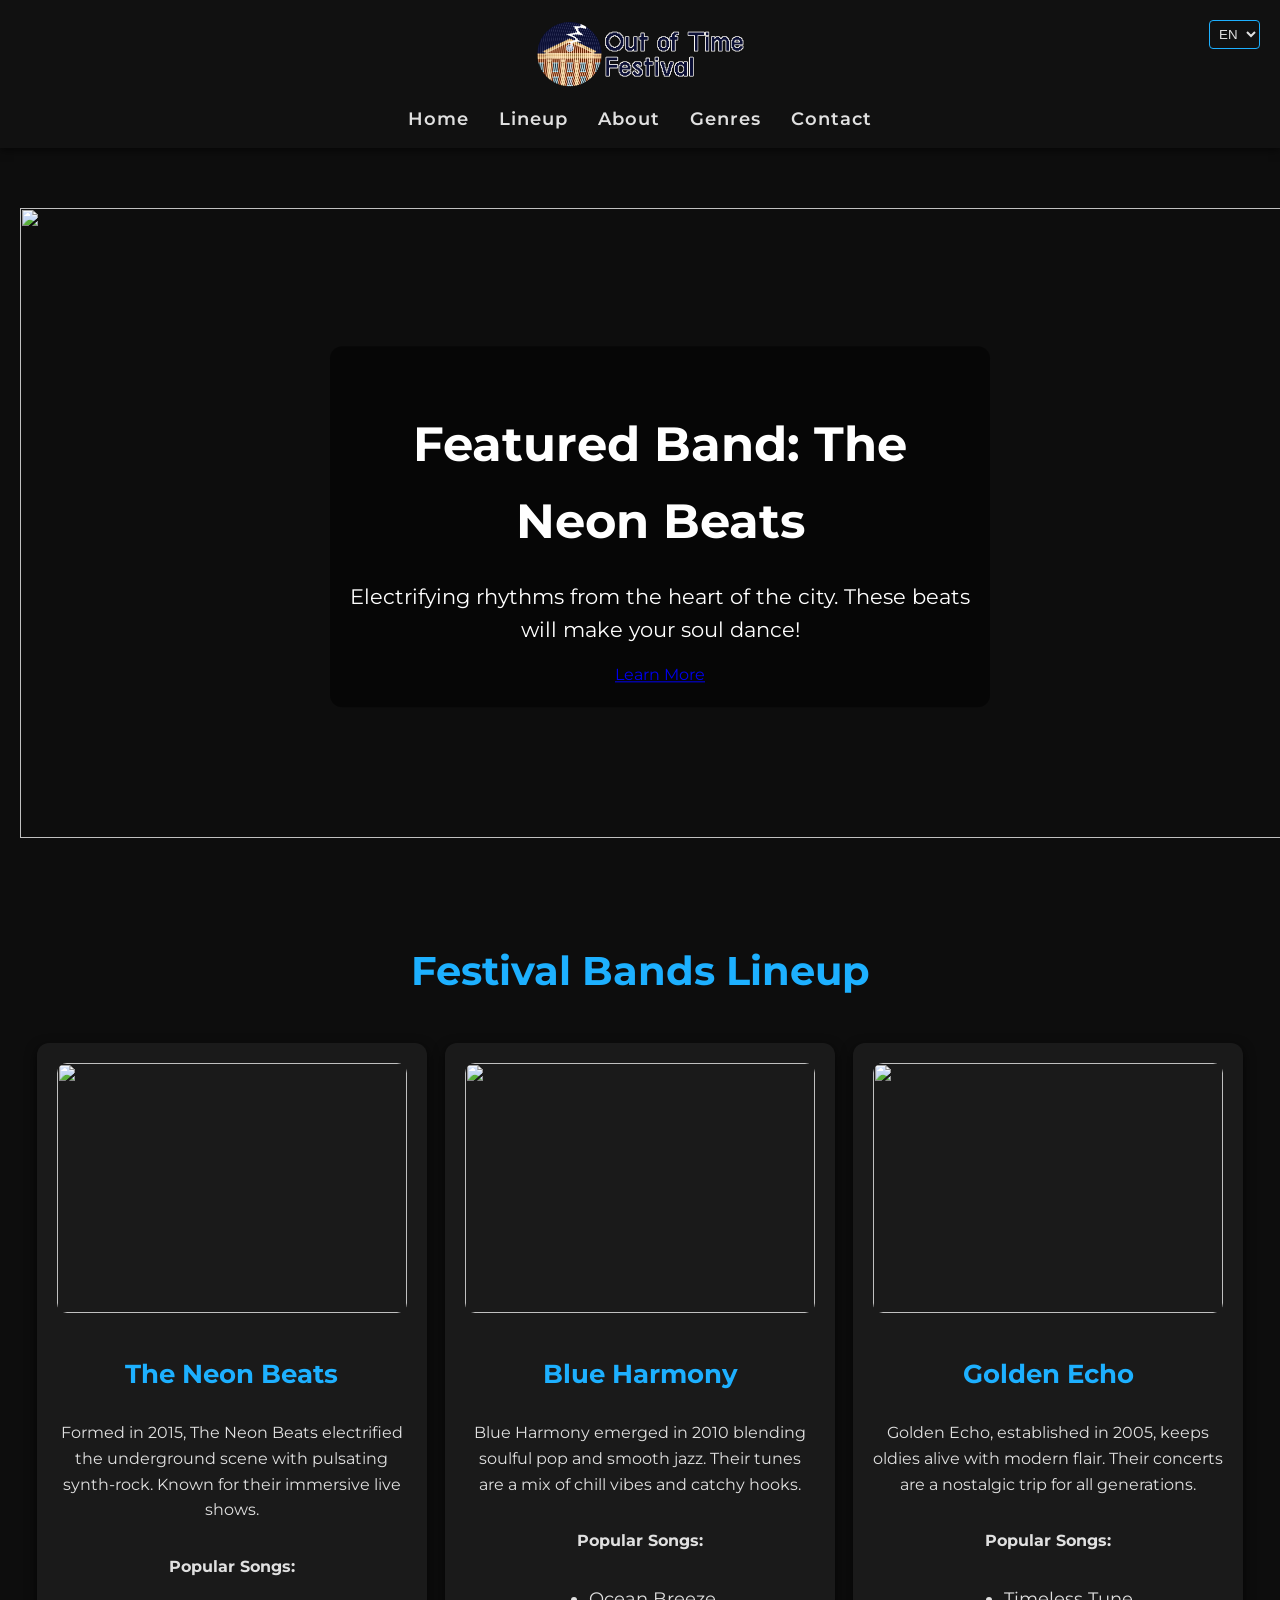
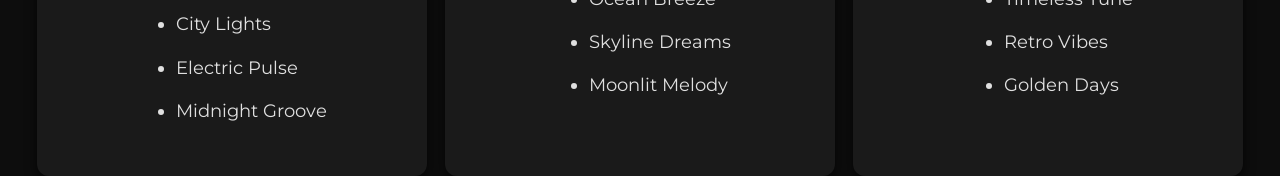
==== index.html @ 7fca982b "fix?" ====
<!DOCTYPE html>
<html lang="en">
<head>
  <meta charset="UTF-8">
  <meta name="viewport" content="width=device-width, initial-scale=1.0">
  <title data-i18n="home.title">GrooveFest Music Festival</title>
  <link rel="stylesheet" href="style.css">
</head>
<body>

  <!-- NAVBAR -->
  <header class="navbar">
    <div class="logo">
      <img src="assets/images/logo.png" alt="GrooveFest Logo">
    </div>
    <nav>
      <ul>
        <li><a href="index.html" data-i18n="nav.home">Home</a></li>
        <li><a href="bands.html" data-i18n="nav.lineup">Lineup</a></li>
        <li><a href="about.html" data-i18n="nav.about">About</a></li>
        <li><a href="genres.html" data-i18n="nav.genres">Genres</a></li>
        <li><a href="contact.html" data-i18n="nav.contact">Contact</a></li>
      </ul>
    </nav>
    <select id="langSwitcher">
      <option value="en">EN</option>
      <option value="es">ES</option>
    </select>
  </header>

  <!-- HERO -->
  <section class="hero">
    <div class="image-tooltip-container">
      <img id="hero-img" src="" alt="" data-i18n-img="hero.img">
      <span class="tooltip-text" data-i18n="hero.tooltip"></span>
    </div>
    <div class="hero-text">
      <h1 data-i18n="hero.title">Featured Band: The Neon Beats</h1>
      <p data-i18n="hero.desc">Electrifying rhythms from the heart of the city. These beats will make your soul dance!</p>
      <a href="bands.html#neon-beats" class="cta-btn" data-i18n="hero.cta">Learn More</a>
    </div>
  </section>

  <!-- FEATURED BANDS -->
  <section class="featured container">
    <h2 data-i18n="bands.featuredTitle">Festival Bands Lineup</h2>
    <div class="product-grid">

      <div class="product-card" id="neon-beats">
        <img src="" alt="" data-i18n-img="band1.img">
        <h3 data-i18n="band1.name">The Neon Beats</h3>
        <p data-i18n="band1.desc">Formed in 2015, The Neon Beats electrified the underground scene with pulsating synth-rock. Known for their immersive live shows.</p>
        <p><strong data-i18n="bands.popularSongs">Popular Songs:</strong></p>
        <ul>
          <li data-i18n="band1.song1">City Lights</li>
          <li data-i18n="band1.song2">Electric Pulse</li>
          <li data-i18n="band1.song3">Midnight Groove</li>
        </ul>
      </div>

      <div class="product-card" id="blue-harmony">
        <img src="" alt="" data-i18n-img="band2.img">
        <h3 data-i18n="band2.name">Blue Harmony</h3>
        <p data-i18n="band2.desc">Blue Harmony emerged in 2010 blending soulful pop and smooth jazz. Their tunes are a mix of chill vibes and catchy hooks.</p>
        <p><strong data-i18n="bands.popularSongs">Popular Songs:</strong></p>
        <ul>
          <li data-i18n="band2.song1">Ocean Breeze</li>
          <li data-i18n="band2.song2">Skyline Dreams</li>
          <li data-i18n="band2.song3">Moonlit Melody</li>
        </ul>
      </div>

      <div class="product-card" id="golden-echo">
        <img src="" alt="" data-i18n-img="band3.img">
        <h3 data-i18n="band3.name">Golden Echo</h3>
        <p data-i18n="band3.desc">Golden Echo, established in 2005, keeps oldies alive with modern flair. Their concerts are a nostalgic trip for all generations.</p>
        <p><strong data-i18n="bands.popularSongs">Popular Songs:</strong></p>
        <ul>
          <li data-i18n="band3.song1">Timeless Tune</li>
          <li data-i18n="band3.song2">Retro Vibes</li>
          <li data-i18n="band3.song3">Golden Days</li>
        </ul>
      </div>

    </div>
  </section>

  <script src="app.js"></script>
</body>
</html>
---- style.css ----
/* ================== Google Fonts ================== */
@import url('https://fonts.googleapis.com/css2?family=Montserrat:wght@400;600;700&display=swap');

/* ================== GLOBAL STYLES ================== */
body {
  font-family: 'Montserrat', sans-serif;
  margin: 0;
  background-color: #0d0d0d;
  color: #e0e0e0;
  line-height: 1.6;
}

.container {
  max-width: 1200px;
  margin: 0 auto;
  padding: 0 20px;
}

/* ================== NAVBAR ================== */
.navbar {
  background-color: #111;
  box-shadow: 0 2px 8px rgba(0, 0, 0, 0.6);
  padding: 15px 0;
  text-align: center;
  position: relative;
  z-index: 10;
}

.logo img {
  display: block;
  margin: 0 auto;
  max-height: 80px;
}

.navbar nav ul {
  display: flex;
  justify-content: center;
  gap: 30px;
  list-style: none;
  padding: 0;
  margin: 10px 0 0;
}

.navbar a {
  text-decoration: none;
  color: #e0e0e0;
  font-weight: 600;
  font-size: 1.1rem;
  letter-spacing: 1px;
  transition: color 0.2s ease;
}

.navbar a:hover,
.navbar a.active {
  color: #1db0ff;
}

#langSwitcher {
  position: absolute;
  right: 20px;
  top: 20px;
  padding: 5px;
  background-color: #111;
  color: #e0e0e0;
  border: 1px solid #1db0ff;
  border-radius: 4px;
}

/* ================== HERO ================== */
.hero,
.about-hero {
  position: relative;
  width: 100%;
  overflow: hidden;
}

.hero .image-tooltip-container,
.about-hero {
  position: relative;
}

.hero img,
.about-hero img {
  width: 100%;
  height: 70vh;
  object-fit: cover;
}

.hero-text,
.about-hero-text {
  position: absolute;
  top: 50%;
  left: 50%;
  transform: translate(-50%, -50%);
  text-align: center;
  max-width: 900px;
  padding: 20px;
  background-color: rgba(0, 0, 0, 0.5);
  border-radius: 12px;
}

.hero-text h1,
.about-hero-text h1 {
  font-family: 'Montserrat', sans-serif;
  font-weight: 700;
  font-size: 3rem;
  color: #ffffff;
  margin-bottom: 15px;
}

.hero-text p,
.about-hero-text p {
  font-family: 'Montserrat', sans-serif;
  font-weight: 400;
  font-size: 1.3rem;
  color: #ffffff;
}

/* ================== SECTIONS ================== */
section {
  padding: 60px 20px;
  text-align: center;
}

section h2 {
  font-family: 'Montserrat', sans-serif;
  font-weight: 700;
  font-size: 2.5rem;
  color: #1db0ff;
  margin-bottom: 30px;
}

section p, section li {
  font-family: 'Montserrat', sans-serif;
  font-weight: 400;
  font-size: 1.1rem;
  color: #e0e0e0;
  margin-bottom: 15px;
}

ul {
  list-style-type: disc;
  padding-left: 40px;
  text-align: left;
}

/* ================== PRODUCT / BAND CARDS ================== */
.product-grid {
  display: grid;
  grid-template-columns: repeat(auto-fit, minmax(300px, 1fr));
  gap: 25px;
  justify-items: center;
  margin-top: 40px;
}

.product-card {
  background-color: #1a1a1a;
  padding: 20px;
  border-radius: 12px;
  box-shadow: 0 4px 12px rgba(0,0,0,0.7);
  width: 100%;
  max-width: 350px;
  display: flex;
  flex-direction: column;
  align-items: center;
}

.product-card img {
  width: 100%;
  height: 250px;
  object-fit: cover;
  border-radius: 10px;
  margin-bottom: 15px;
}

.product-card h3 {
  font-family: 'Montserrat', sans-serif;
  font-weight: 700;
  font-size: 1.6rem;
  color: #1db0ff;
  margin-bottom: 10px;
  text-align: center;
}

.product-card p {
  font-family: 'Montserrat', sans-serif;
  font-weight: 400;
  font-size: 1rem;
  color: #e0e0e0;
  text-align: center;
}

/* ================== NEWSLETTER ================== */
.newsletter {
  background-color: #111;
  padding: 50px 20px;
  border-top: 2px solid #1db0ff;
  border-bottom: 2px solid #1db0ff;
}

.newsletter input[type="email"] {
  padding: 12px;
  width: 250px;
  border-radius: 6px;
  border: 1px solid #1db0ff;
  margin-right: 10px;
  outline: none;
  font-size: 1rem;
}

.newsletter button {
  padding: 12px 25px;
  border-radius: 6px;
  border: none;
  background-color: #1db0ff;
  color: #0d0d0d;
  font-weight: bold;
  cursor: pointer;
  font-size: 1rem;
}

.newsletter button:hover {
  background-color: #0a86cc;
}

/* ================== TOOLTIP ================== */
.tooltip-text {
  visibility: hidden;
  max-width: 220px;
  background-color: rgba(0, 0, 0, 0.8);
  color: #ffffff;
  text-align: center;
  padding: 6px 10px;
  border-radius: 5px;
  position: absolute;
  bottom: 10px;
  left: 50%;
  transform: translateX(-50%);
  font-size: 0.85rem;
  opacity: 0;
  transition: opacity 0.3s ease;
}

.image-tooltip-container:hover .tooltip-text {
  visibility: visible;
  opacity: 1;
}

/* ================== CONTACT ================== */
.contact-layout {
  display: flex;
  flex-wrap: wrap;
  justify-content: center;
  gap: 40px;
  margin-top: 40px;
}

.contact-form,
.contact-details {
  background-color: #1a1a1a;
  padding: 25px;
  border-radius: 12px;
  box-shadow: 0 4px 12px rgba(0,0,0,0.7);
}

.contact-form input,
.contact-form textarea {
  width: 100%;
  padding: 12px 15px;
  border-radius: 6px;
  border: 1px solid #1db0ff;
  margin-bottom: 15px;
  background-color: #0d0d0d;
  color: #e0e0e0;
  font-family: 'Montserrat', sans-serif;
}

.btn-primary {
  background-color: #1db0ff;
  color: #0d0d0d;
  font-weight: bold;
  border-radius: 6px;
  border: none;
  padding: 12px 25px;
  cursor: pointer;
  transition: background-color 0.3s ease;
}

.btn-primary:hover {
  background-color: #0a86cc;
}

.contact-details {
  min-width: 250px;
  max-width: 300px;
  text-align: left;
}

.contact-details h3 {
  font-family: 'Montserrat', sans-serif;
  font-weight: 700;
  color: #1db0ff;
  margin-bottom: 10px;
}

.contact-details p {
  font-family: 'Montserrat', sans-serif;
  font-weight: 400;
  color: #e0e0e0;
  margin-bottom: 10px;
}

.contact-details .social-links {
  display: flex;
  gap: 15px;
  margin-top: 10px;
}

.contact-details .social-links img {
  width: 32px;
  height: 32px;
  transition: transform 0.3s ease;
}

.contact-details .social-links img:hover {
  transform: scale(1.2);
}

/* ================== LOOKBOOK / GENRES ================== */
.lookbook .product-card img {
  width: 100%;
  height: auto;
  object-fit: cover;
  border-radius: 10px;
}

/* ================== RESPONSIVE ================== */
@media (max-width: 768px) {
  .hero img,
  .about-hero img {
    height: 50vh;
  }

  .hero-text h1,
  .about-hero-text h1 {
    font-size: 2rem;
  }

  .navbar nav ul {
    flex-direction: column;
    gap: 15px;
  }

  .newsletter input[type="email"] {
    width: 70%;
    margin-bottom: 10px;
  }

  .contact-layout {
    flex-direction: column;
    align-items: center;
  }

  .contact-details {
    width: 100%;
    max-width: 400px;
  }
}
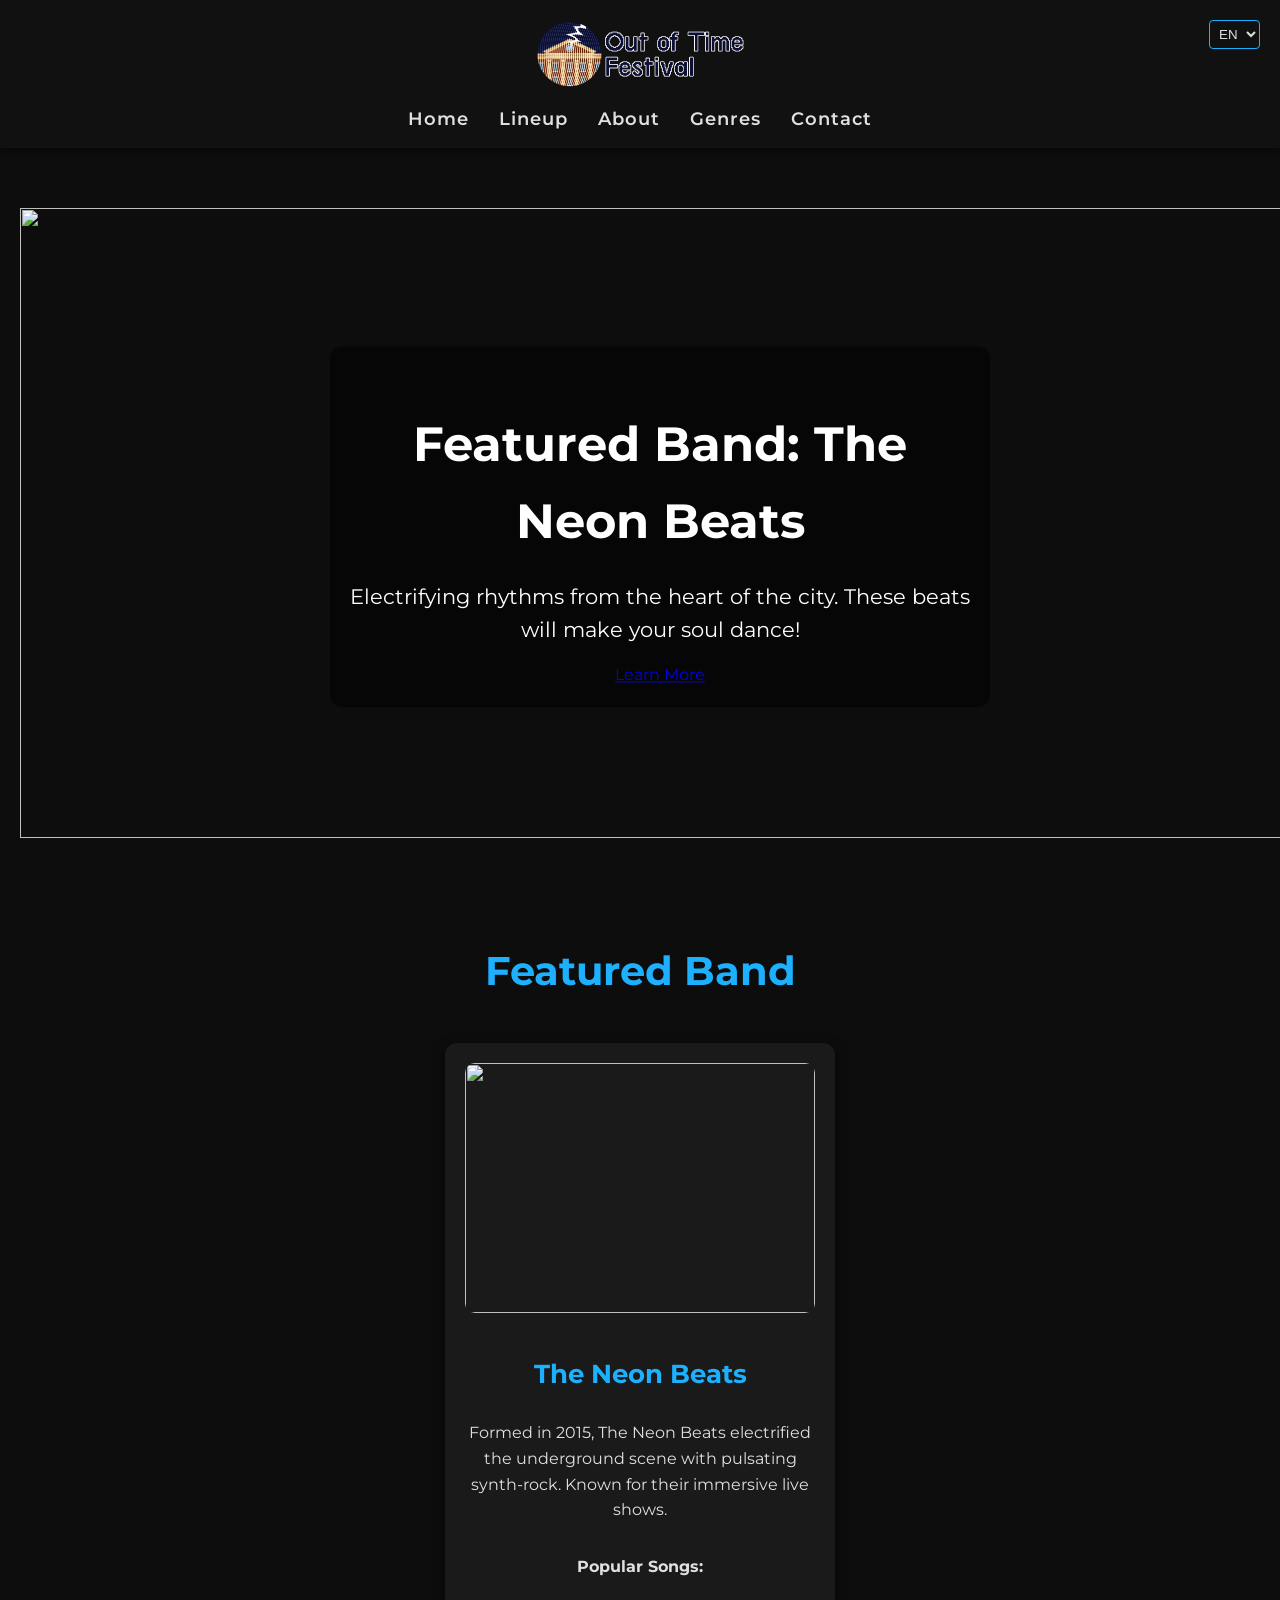
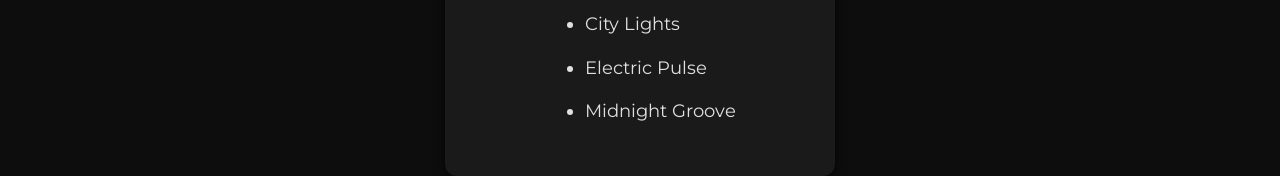
==== commit caaab3d6: "further fix" ====
--- a/index.html
+++ b/index.html
@@ -11,7 +11,7 @@
   <!-- NAVBAR -->
   <header class="navbar">
     <div class="logo">
-      <img src="assets/images/logo.png" alt="GrooveFest Logo">
+      <img src="assets/images/logo.png" alt="GrooveFest Logo" data-i18n-img="logo">
     </div>
     <nav>
       <ul>
@@ -24,7 +24,7 @@
     </nav>
     <select id="langSwitcher">
       <option value="en">EN</option>
-      <option value="es">ES</option>
+      <option value="uk">UK</option>
     </select>
   </header>
 
@@ -41,9 +41,9 @@
     </div>
   </section>
 
-  <!-- FEATURED BANDS -->
+  <!-- FEATURED BAND -->
   <section class="featured container">
-    <h2 data-i18n="bands.featuredTitle">Festival Bands Lineup</h2>
+    <h2 data-i18n="bands.featuredTitle">Featured Band</h2>
     <div class="product-grid">
 
       <div class="product-card" id="neon-beats">
@@ -58,30 +58,6 @@
         </ul>
       </div>
 
-      <div class="product-card" id="blue-harmony">
-        <img src="" alt="" data-i18n-img="band2.img">
-        <h3 data-i18n="band2.name">Blue Harmony</h3>
-        <p data-i18n="band2.desc">Blue Harmony emerged in 2010 blending soulful pop and smooth jazz. Their tunes are a mix of chill vibes and catchy hooks.</p>
-        <p><strong data-i18n="bands.popularSongs">Popular Songs:</strong></p>
-        <ul>
-          <li data-i18n="band2.song1">Ocean Breeze</li>
-          <li data-i18n="band2.song2">Skyline Dreams</li>
-          <li data-i18n="band2.song3">Moonlit Melody</li>
-        </ul>
-      </div>
-
-      <div class="product-card" id="golden-echo">
-        <img src="" alt="" data-i18n-img="band3.img">
-        <h3 data-i18n="band3.name">Golden Echo</h3>
-        <p data-i18n="band3.desc">Golden Echo, established in 2005, keeps oldies alive with modern flair. Their concerts are a nostalgic trip for all generations.</p>
-        <p><strong data-i18n="bands.popularSongs">Popular Songs:</strong></p>
-        <ul>
-          <li data-i18n="band3.song1">Timeless Tune</li>
-          <li data-i18n="band3.song2">Retro Vibes</li>
-          <li data-i18n="band3.song3">Golden Days</li>
-        </ul>
-      </div>
-
     </div>
   </section>
 
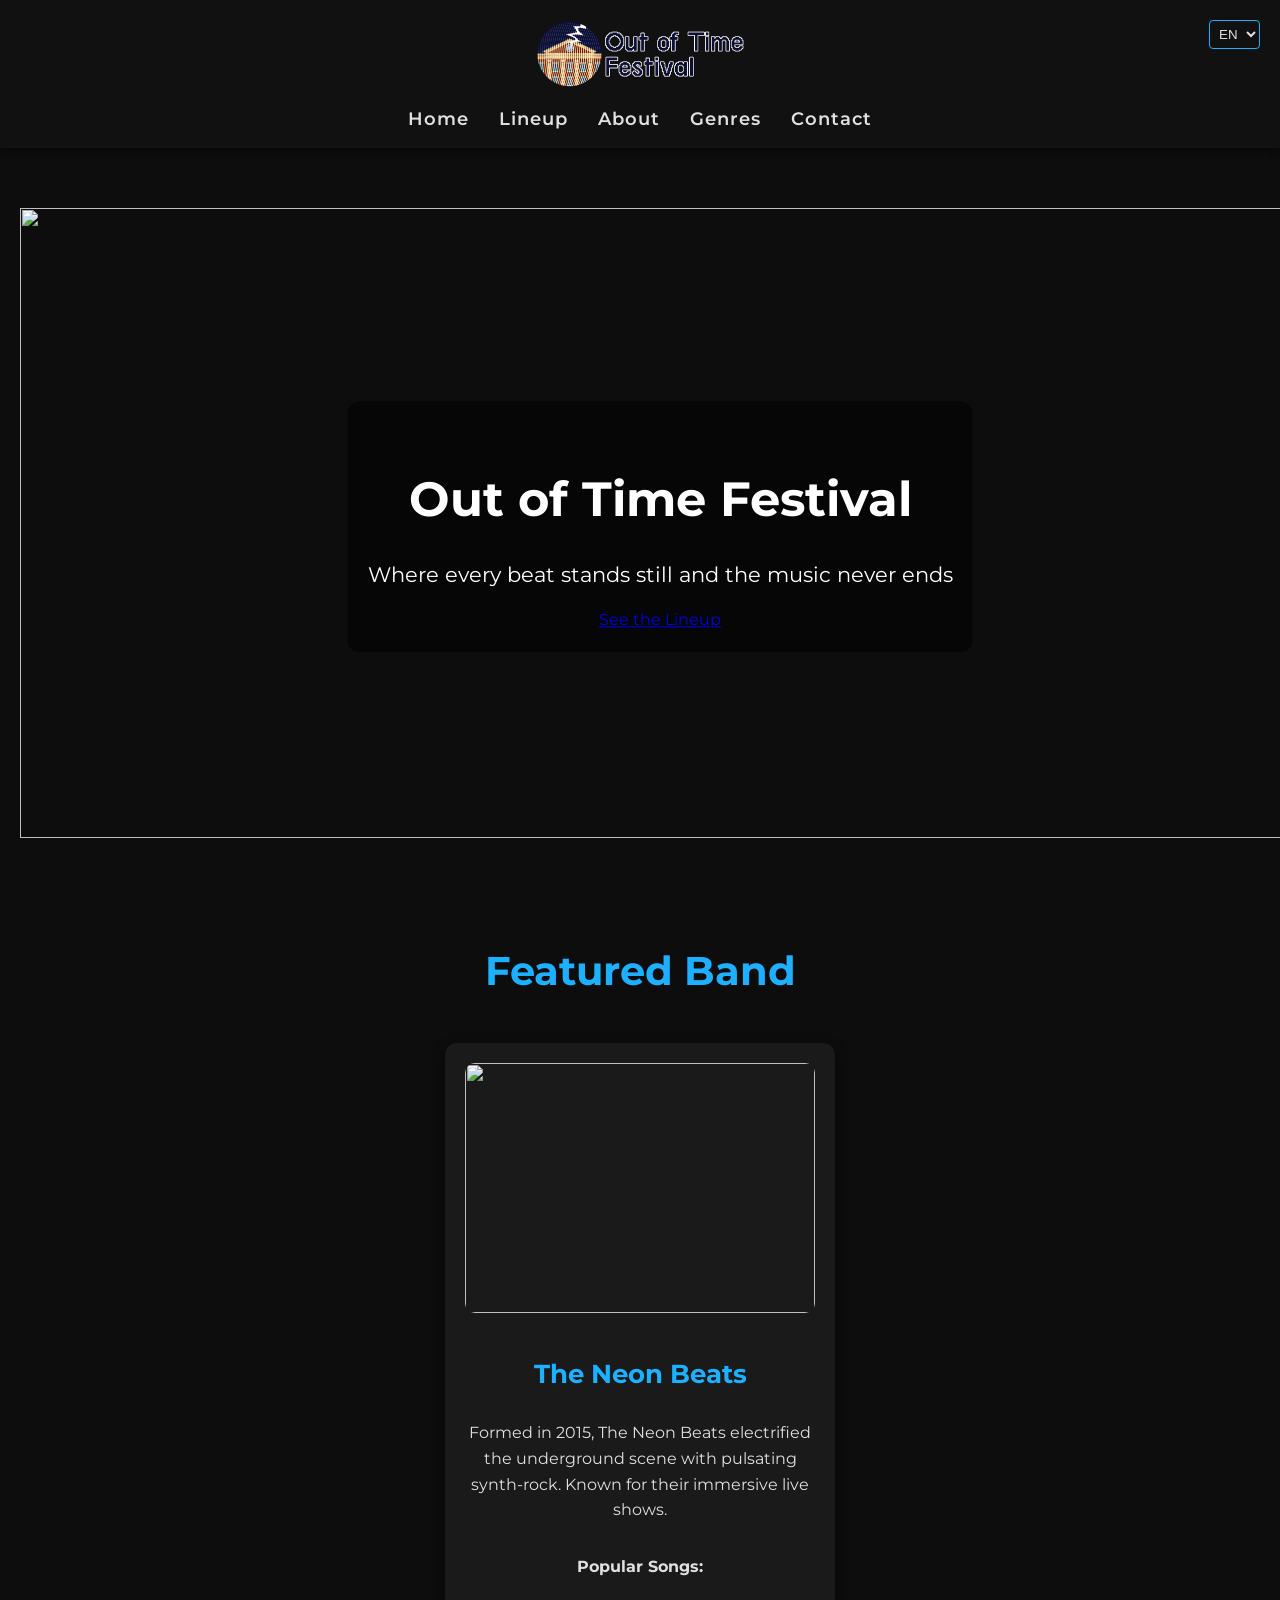
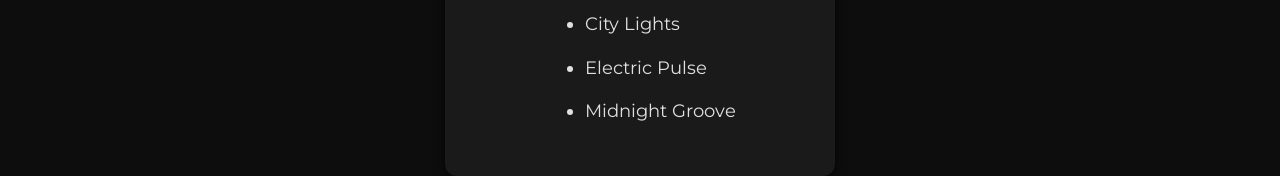
==== commit 841bb365: "fix local 2" ====
--- a/index.html
+++ b/index.html
@@ -35,15 +35,15 @@
       <span class="tooltip-text" data-i18n="hero.tooltip"></span>
     </div>
     <div class="hero-text">
-      <h1 data-i18n="hero.title">Featured Band: The Neon Beats</h1>
-      <p data-i18n="hero.desc">Electrifying rhythms from the heart of the city. These beats will make your soul dance!</p>
-      <a href="bands.html#neon-beats" class="cta-btn" data-i18n="hero.cta">Learn More</a>
+      <h1 data-i18n="hero.title">Out of Time Festival</h1>
+      <p data-i18n="hero.desc">Where every beat stands still and the music never ends</p>
+      <a href="bands.html#neon-beats" class="cta-btn" data-i18n="hero.cta">See the Lineup</a>
     </div>
   </section>
 
   <!-- FEATURED BAND -->
   <section class="featured container">
-    <h2 data-i18n="bands.featuredTitle">Featured Band</h2>
+    <h2 data-i18n="home.featured">Featured Band</h2>
     <div class="product-grid">
 
       <div class="product-card" id="neon-beats">
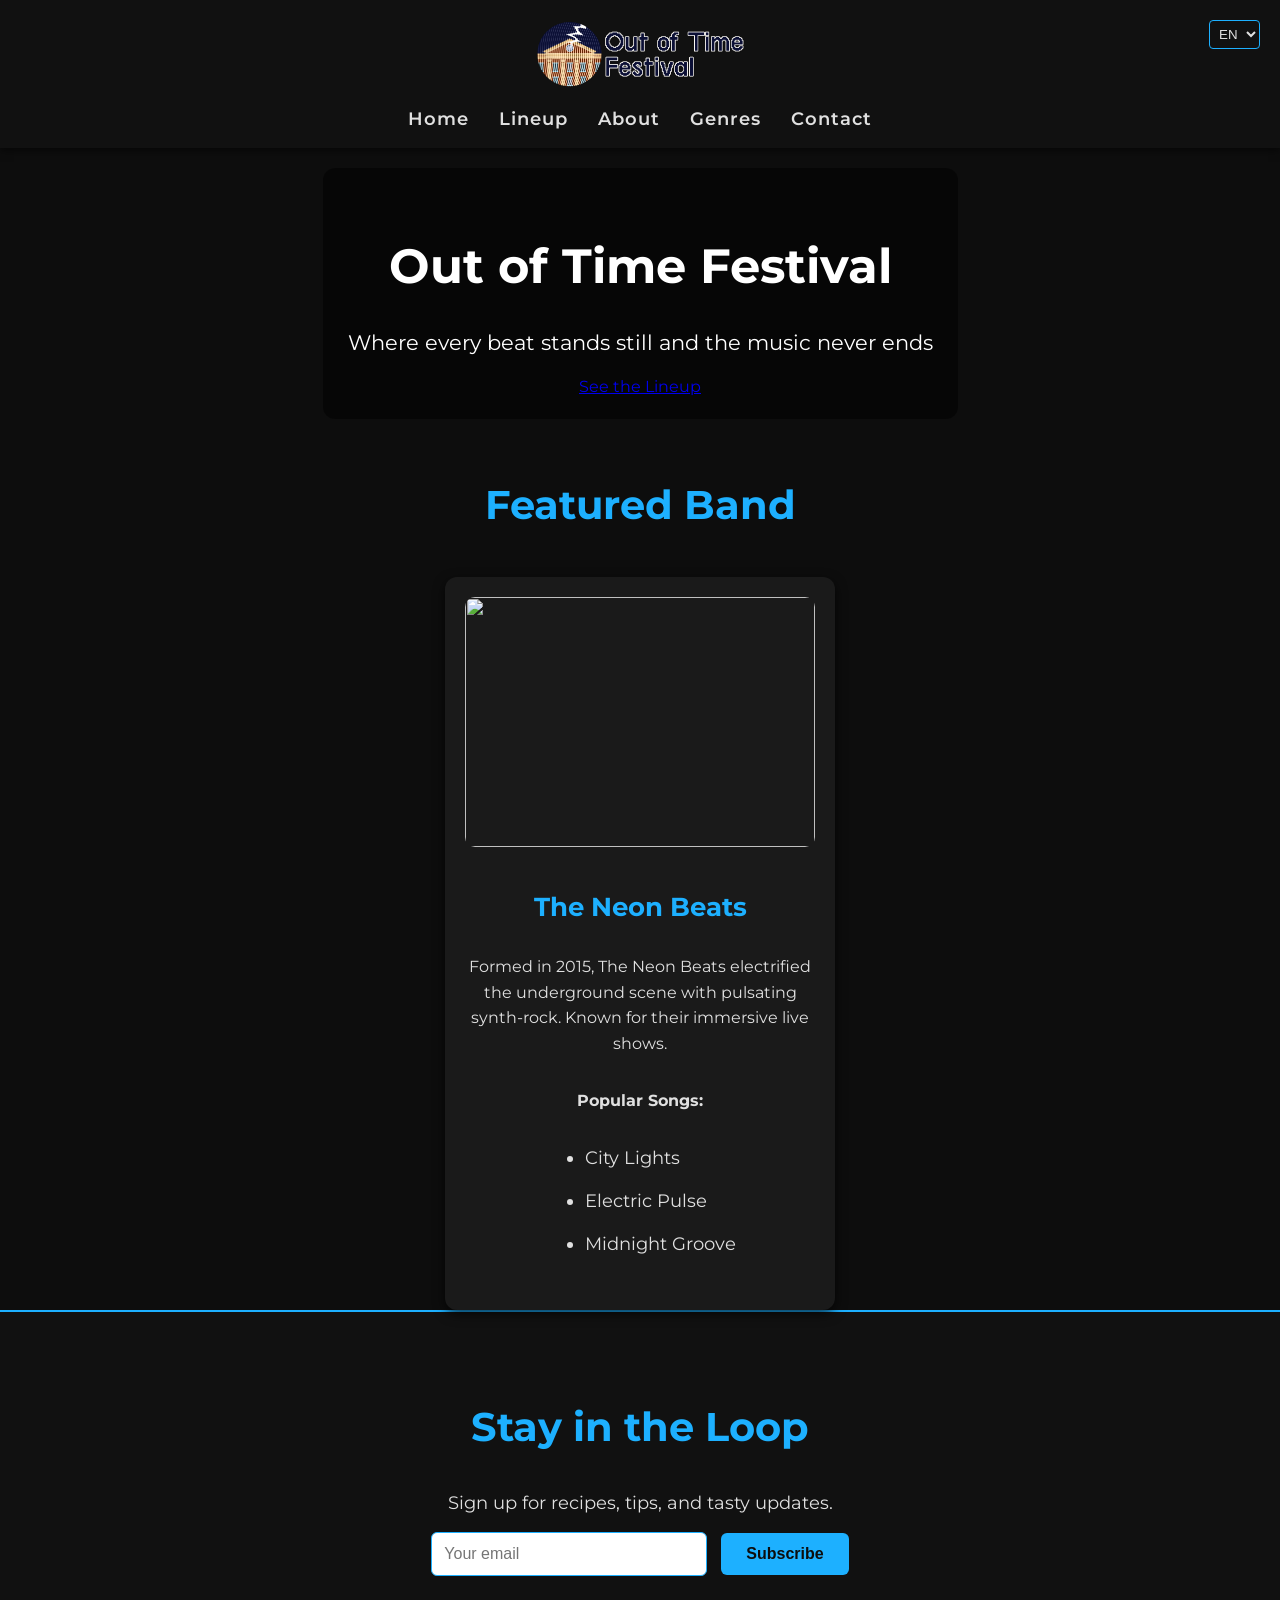
==== commit c3fed58d: "add newsletter" ====
--- a/index.html
+++ b/index.html
@@ -3,7 +3,7 @@
 <head>
   <meta charset="UTF-8">
   <meta name="viewport" content="width=device-width, initial-scale=1.0">
-  <title data-i18n="home.title">GrooveFest Music Festival</title>
+  <title data-i18n="home.title">Out of Time Music Festival</title>
   <link rel="stylesheet" href="style.css">
 </head>
 <body>
@@ -36,7 +36,7 @@
     </div>
     <div class="hero-text">
       <h1 data-i18n="hero.title">Out of Time Festival</h1>
-      <p data-i18n="hero.desc">Where every beat stands still and the music never ends</p>
+      <p data-i18n="hero.description">Where every beat stands still and the music never ends</p>
       <a href="bands.html#neon-beats" class="cta-btn" data-i18n="hero.cta">See the Lineup</a>
     </div>
   </section>
@@ -61,6 +61,16 @@
     </div>
   </section>
 
+  <!-- Newsletter -->
+<section class="newsletter">
+  <h2 data-i18n="newsletter.title">Stay in the Loop</h2>
+  <p data-i18n="newsletter.subtitle">Sign up for recipes, tips, and tasty updates.</p>
+  <form>
+    <input type="email" placeholder="Your email">
+    <button type="submit" data-i18n="newsletter.cta">Subscribe</button>
+  </form>
+</section>
+
   <script src="app.js"></script>
 </body>
 </html>
--- a/style.css
+++ b/style.css
@@ -66,44 +66,43 @@
   border-radius: 4px;
 }
 
-/* ================== HERO ================== */
+/* ================== HERO / ABOUT HERO ================== */
 .hero,
 .about-hero {
   position: relative;
   width: 100%;
-  overflow: hidden;
-}
-
-.hero .image-tooltip-container,
-.about-hero {
-  position: relative;
+  overflow: visible; /* fix clipping */
+  display: flex;
+  justify-content: center;
+  align-items: center;
+  padding: 20px;
+  box-sizing: border-box;
 }
 
 .hero img,
 .about-hero img {
   width: 100%;
-  height: 70vh;
+  height: auto;
+  max-height: 70vh;
   object-fit: cover;
 }
 
 .hero-text,
 .about-hero-text {
-  position: absolute;
-  top: 50%;
-  left: 50%;
-  transform: translate(-50%, -50%);
-  text-align: center;
-  max-width: 900px;
-  padding: 20px;
+  position: relative; /* removed absolute to prevent clipping */
+  max-width: 90%; /* responsive width */
+  text-align: center;
+  padding: 20px 25px;
   background-color: rgba(0, 0, 0, 0.5);
   border-radius: 12px;
+  box-sizing: border-box;
 }
 
 .hero-text h1,
 .about-hero-text h1 {
   font-family: 'Montserrat', sans-serif;
   font-weight: 700;
-  font-size: 3rem;
+  font-size: clamp(1.8rem, 4vw, 3rem); /* responsive font size */
   color: #ffffff;
   margin-bottom: 15px;
 }
@@ -112,7 +111,7 @@
 .about-hero-text p {
   font-family: 'Montserrat', sans-serif;
   font-weight: 400;
-  font-size: 1.3rem;
+  font-size: clamp(1rem, 2.5vw, 1.3rem); /* responsive font size */
   color: #ffffff;
 }
 
@@ -338,12 +337,17 @@
 @media (max-width: 768px) {
   .hero img,
   .about-hero img {
-    height: 50vh;
+    height: auto;
   }
 
   .hero-text h1,
   .about-hero-text h1 {
-    font-size: 2rem;
+    font-size: clamp(1.5rem, 5vw, 2rem);
+  }
+
+  .hero-text p,
+  .about-hero-text p {
+    font-size: clamp(0.9rem, 3vw, 1.2rem);
   }
 
   .navbar nav ul {
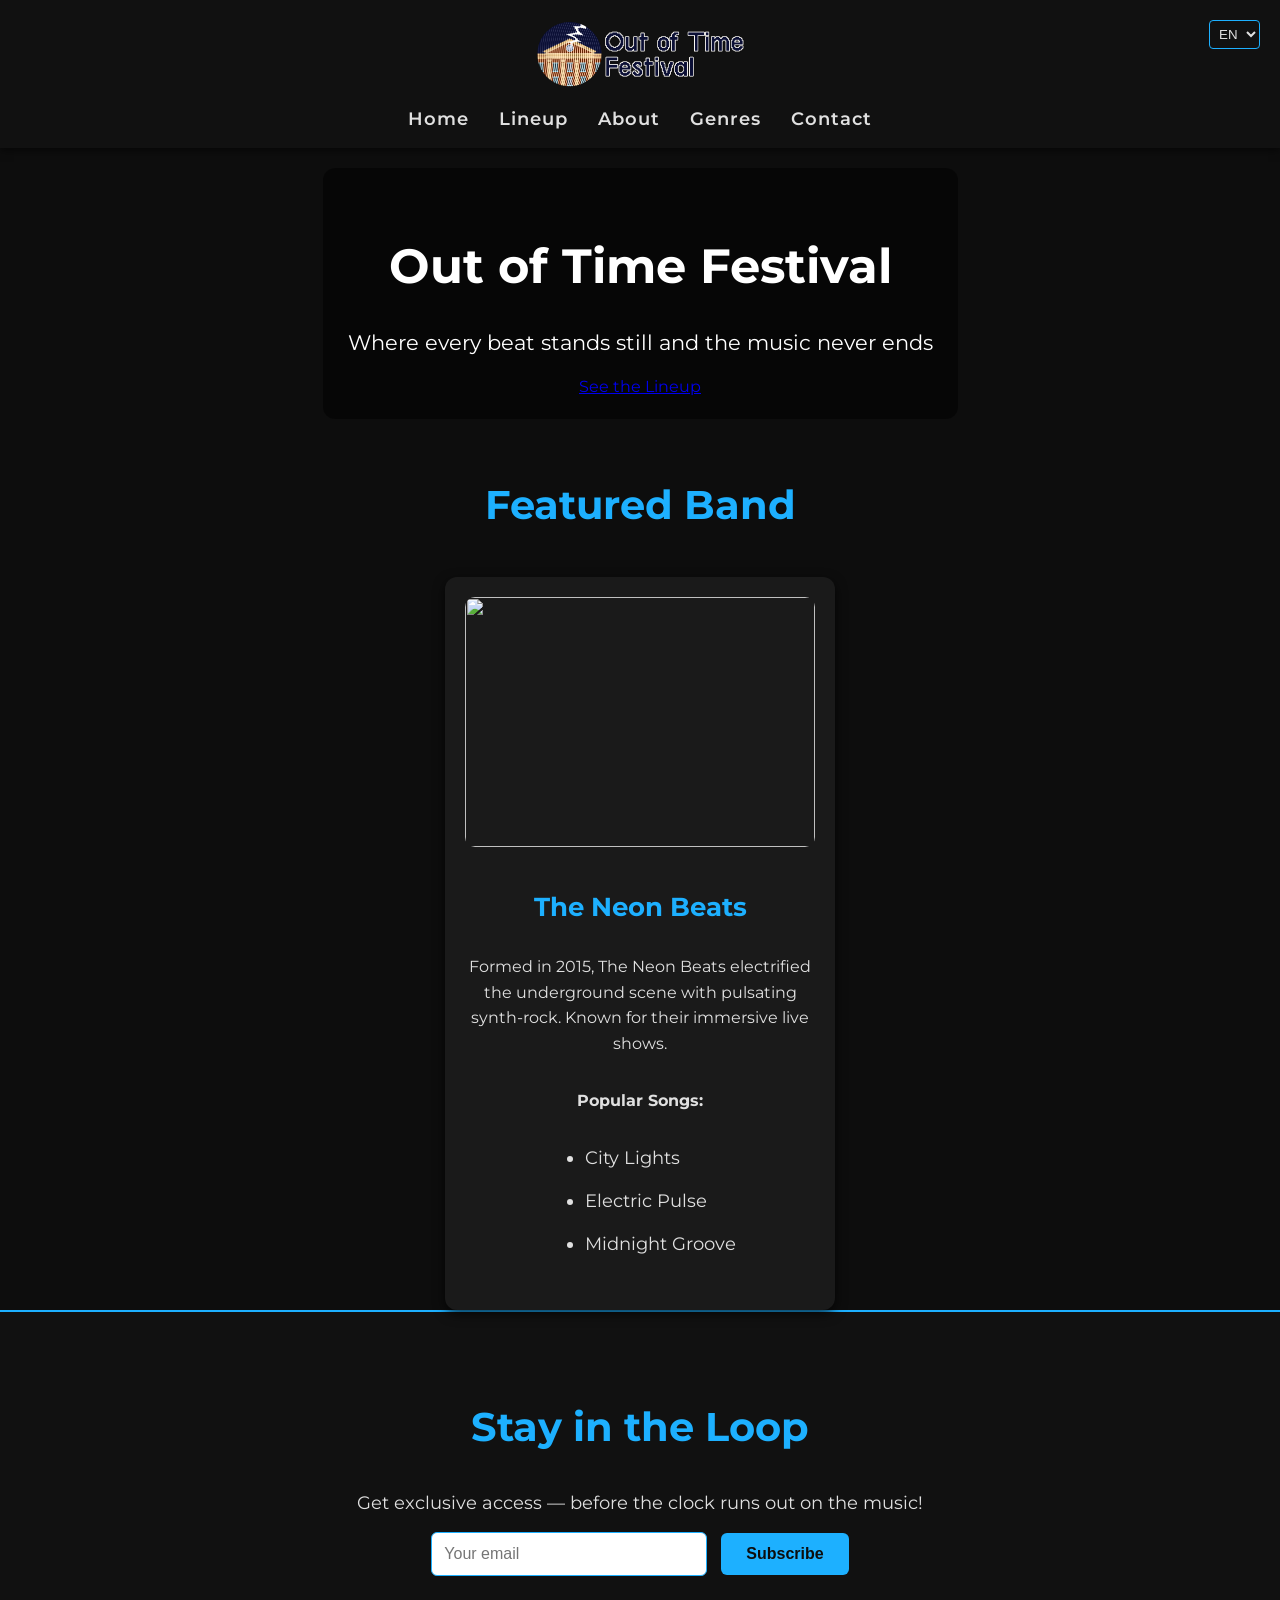
==== commit 09868571: "small fixes" ====
--- a/index.html
+++ b/index.html
@@ -64,7 +64,7 @@
   <!-- Newsletter -->
 <section class="newsletter">
   <h2 data-i18n="newsletter.title">Stay in the Loop</h2>
-  <p data-i18n="newsletter.subtitle">Sign up for recipes, tips, and tasty updates.</p>
+  <p data-i18n="newsletter.subtitle">Get exclusive access — before the clock runs out on the music!</p>
   <form>
     <input type="email" placeholder="Your email">
     <button type="submit" data-i18n="newsletter.cta">Subscribe</button>
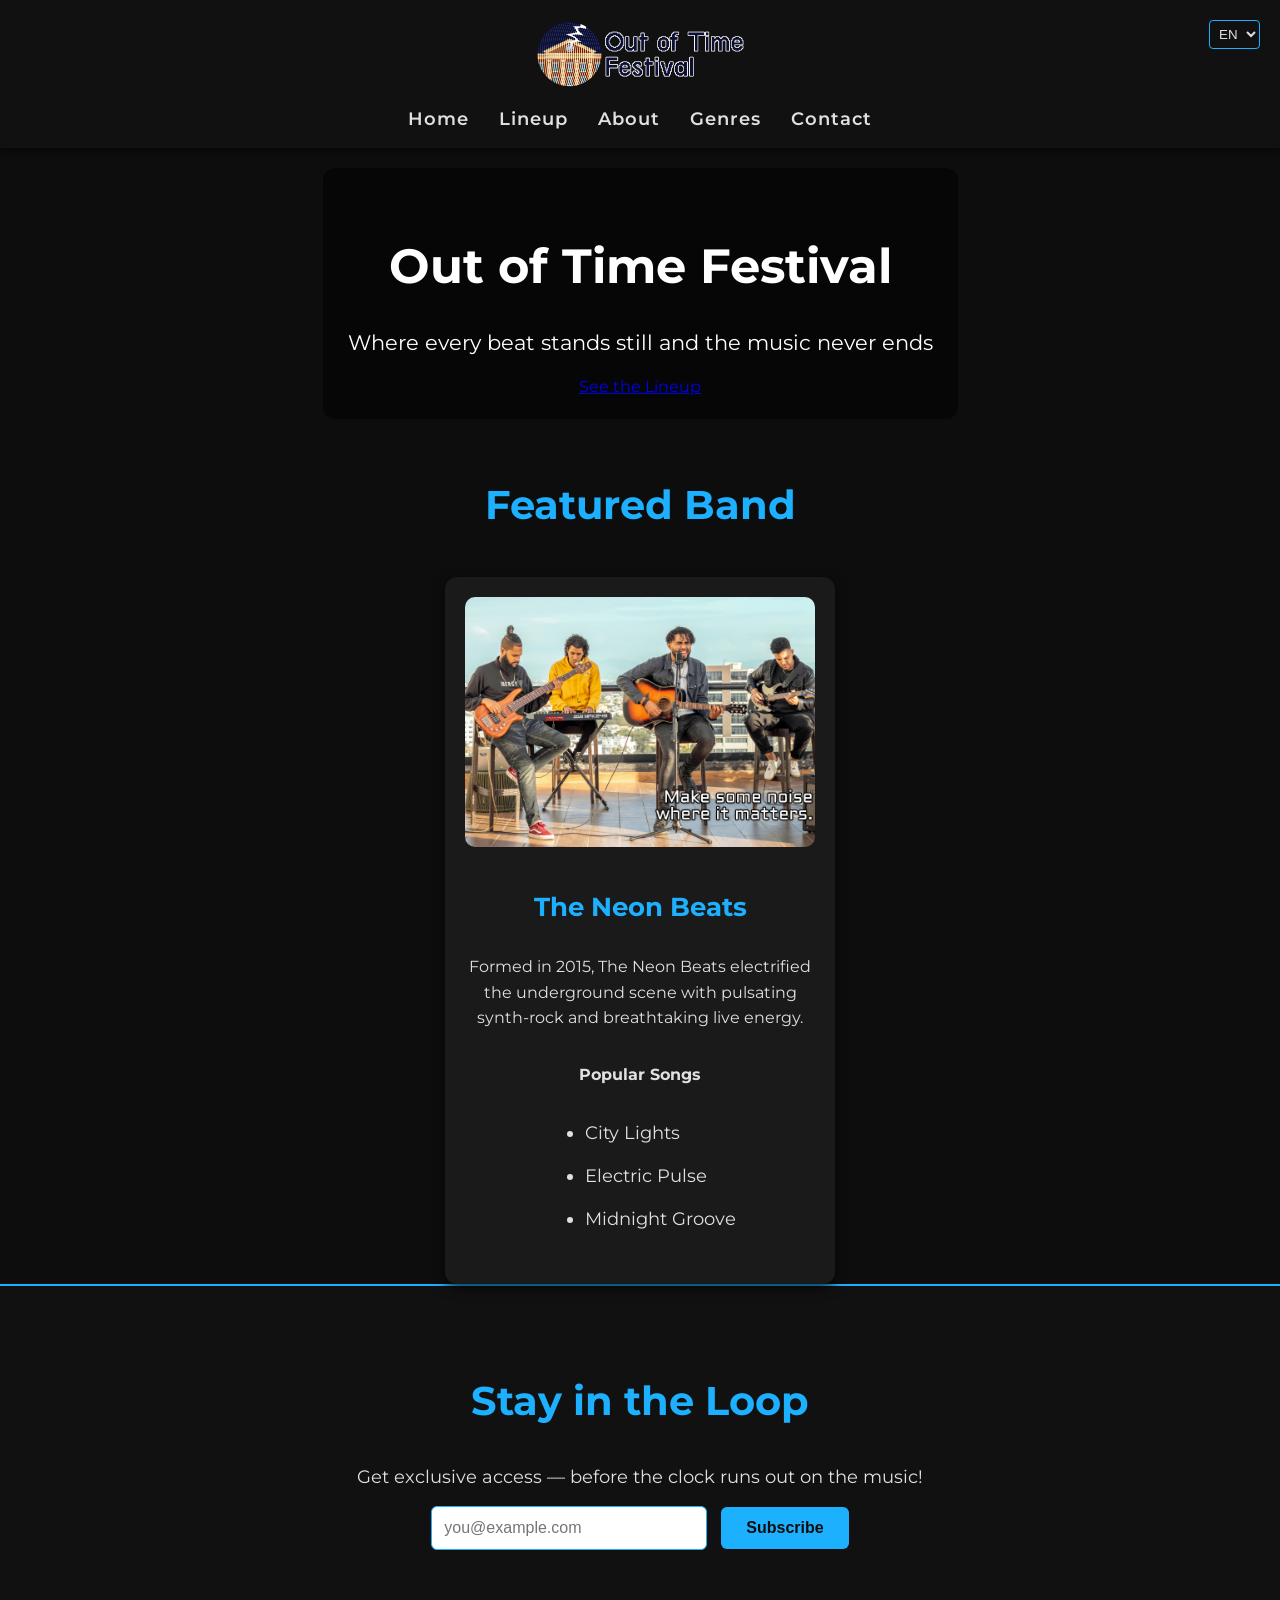
==== commit fa89f81c: "locelization fix" ====
--- a/index.html
+++ b/index.html
@@ -66,7 +66,7 @@
   <h2 data-i18n="newsletter.title">Stay in the Loop</h2>
   <p data-i18n="newsletter.subtitle">Get exclusive access — before the clock runs out on the music!</p>
   <form>
-    <input type="email" placeholder="Your email">
+    <input type="email" placeholder="Email address" data-i18n-placeholder="contact.email">
     <button type="submit" data-i18n="newsletter.cta">Subscribe</button>
   </form>
 </section>
--- a/style.css
+++ b/style.css
@@ -319,6 +319,7 @@
   width: 32px;
   height: 32px;
   transition: transform 0.3s ease;
+  filter: invert(1);
 }
 
 .contact-details .social-links img:hover {
